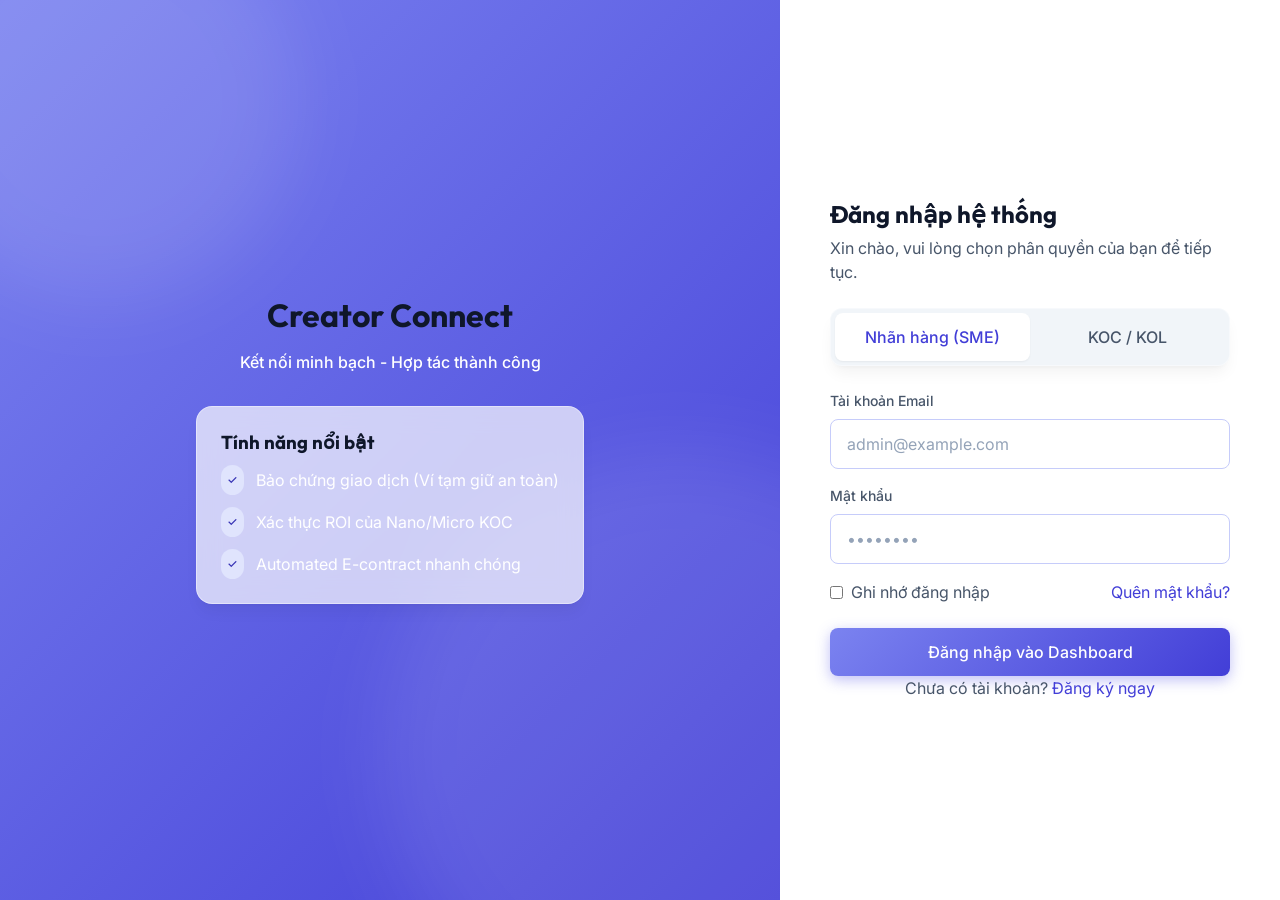
==== index.html @ de3c9b95 "Initial commit: Complete Creator Connect Prototype Hub" ====
<!DOCTYPE html>
<html lang="vi">
<head>
  <meta charset="UTF-8">
  <meta name="viewport" content="width=device-width, initial-scale=1.0">
  <title>Creator Connect | Nền tảng kết nối KOC/KOL</title>
  
  <link rel="stylesheet" href="assets/css/variables.css">
  <link rel="stylesheet" href="assets/css/global.css">
  <link rel="stylesheet" href="assets/css/components.css">
  <link rel="stylesheet" href="assets/css/layouts.css">
</head>
<body>

  <div class="auth-layout">
    <!-- Hero Section (Brand Value) -->
    <div class="auth-hero">
      <div class="text-center" style="position: relative; z-index: 10;">
        <h1 class="text-4xl mb-4 animate-fade-in" style="font-weight: 700;">Creator Connect</h1>
        <p class="text-lg fw-medium animate-fade-in" style="animation-delay: 0.2s; opacity: 0.9;">
          Kết nối minh bạch - Hợp tác thành công
        </p>
        
        <div class="glass-panel" style="margin-top: var(--space-8); padding: var(--space-6); border-radius: var(--radius-xl); text-align: left; animation-delay: 0.4s;">
          <h3 class="mb-3 text-xl">Tính năng nổi bật</h3>
          <ul style="display: flex; flex-direction: column; gap: var(--space-3);">
            <li class="d-flex align-center gap-3">
              <span class="badge badge-primary" style="padding: 6px;">✓</span> 
              Bảo chứng giao dịch (Ví tạm giữ an toàn)
            </li>
            <li class="d-flex align-center gap-3">
              <span class="badge badge-primary" style="padding: 6px;">✓</span> 
              Xác thực ROI của Nano/Micro KOC
            </li>
            <li class="d-flex align-center gap-3">
              <span class="badge badge-primary" style="padding: 6px;">✓</span> 
              Automated E-contract nhanh chóng
            </li>
          </ul>
        </div>
      </div>
    </div>

    <!-- Login Form Section -->
    <div class="auth-form-container">
      <div class="auth-form-wrapper">
        <h2 class="text-2xl mb-2">Đăng nhập hệ thống</h2>
        <p class="text-secondary mb-6">Xin chào, vui lòng chọn phân quyền của bạn để tiếp tục.</p>

        <!-- Role Selection Tabs -->
        <div class="d-flex mb-6 role-tabs glass-panel" style="padding: var(--space-1); border-radius: var(--radius-lg); background: var(--bg-surface-hover);">
          <button class="btn role-btn active" style="flex: 1; border-radius: var(--radius-md); box-shadow: var(--shadow-sm); background: var(--bg-surface); color: var(--primary-600);">Nhãn hàng (SME)</button>
          <button class="btn btn-ghost role-btn" onclick="window.location.href='koc_app.html'" style="flex: 1; border-radius: var(--radius-md);">KOC / KOL</button>
        </div>

        <form action="dashboard.html" method="GET">
          <div class="form-group">
            <label class="form-label" for="email">Tài khoản Email</label>
            <input type="email" id="email" class="form-control" placeholder="admin@example.com" required>
          </div>
          
          <div class="form-group">
            <label class="form-label" for="password">Mật khẩu</label>
            <input type="password" id="password" class="form-control" placeholder="••••••••" required>
          </div>

          <div class="d-flex justify-between align-center mb-6 mt-4">
            <label class="d-flex align-center gap-2 text-sm text-secondary cursor-pointer">
              <input type="checkbox"> Ghi nhớ đăng nhập
            </label>
            <a href="#" class="text-sm">Quên mật khẩu?</a>
          </div>

          <button type="submit" class="btn btn-primary" style="width: 100%;">
            Đăng nhập vào Dashboard
          </button>
        </form>

        <p class="text-center text-sm text-secondary mt-6">
          Chưa có tài khoản? <a href="#">Đăng ký ngay</a>
        </p>
      </div>
    </div>
  </div>

  <script src="assets/js/main.js"></script>
</body>
</html>
---- assets/css/variables.css ----
@import url('https://fonts.googleapis.com/css2?family=Outfit:wght@300;400;500;600;700&family=Inter:wght@400;500;600&display=swap');

:root {
  /* =========================================================================
     COLOR TOKENS - Indigo/Violet Modern Gradient Theme
     ========================================================================= */
  
  /* Primary Colors */
  --primary-50: #eff0fe;
  --primary-100: #e0e4fd;
  --primary-200: #c6ccfa;
  --primary-300: #a1abf6;
  --primary-400: #7b83f0;
  --primary-500: #5b5be8; /* Core Branding */
  --primary-600: #423ed7;
  --primary-700: #3632b4;
  --primary-800: #2d2a92;
  --primary-900: #272773;

  /* Accent Colors */
  --accent-500: #ec4899; /* Pink subtle accent for gradients */
  --accent-blue: #0ea5e9;

  /* Neutral Background & Surface Colors (Light Mode Default) */
  --bg-main: #f8fafc;
  --bg-surface: #ffffff;
  --bg-surface-hover: #f1f5f9;
  
  /* Text Colors */
  --text-primary: #0f172a;
  --text-secondary: #475569;
  --text-tertiary: #94a3b8;
  --text-on-primary: #ffffff;

  /* State Colors */
  --success-500: #10b981;
  --success-bg: #d1fae5;
  --warning-500: #f59e0b;
  --warning-bg: #fef3c7;
  --danger-500: #ef4444;
  --danger-bg: #fee2e2;

  /* Escrow Specific Colors */
  --escrow-color: #8b5cf6;
  --escrow-bg: #ede9fe;

  /* =========================================================================
     TYPOGRAPHY TOKENS
     ========================================================================= */
  --font-heading: 'Outfit', sans-serif;
  --font-body: 'Inter', sans-serif;

  --text-xs: 0.75rem;     /* 12px */
  --text-sm: 0.875rem;    /* 14px */
  --text-base: 1rem;      /* 16px */
  --text-md: 1.125rem;    /* 18px */
  --text-lg: 1.25rem;     /* 20px */
  --text-xl: 1.5rem;      /* 24px */
  --text-2xl: 1.875rem;   /* 30px */
  --text-3xl: 2.25rem;    /* 36px */
  --text-4xl: 3rem;       /* 48px */

  --font-weight-regular: 400;
  --font-weight-medium: 500;
  --font-weight-semibold: 600;
  --font-weight-bold: 700;

  /* =========================================================================
     SPACING & SIZING
     ========================================================================= */
  --space-1: 0.25rem;  /* 4px */
  --space-2: 0.5rem;   /* 8px */
  --space-3: 0.75rem;  /* 12px */
  --space-4: 1rem;     /* 16px */
  --space-5: 1.25rem;  /* 20px */
  --space-6: 1.5rem;   /* 24px */
  --space-8: 2rem;     /* 32px */
  --space-10: 2.5rem;  /* 40px */
  --space-12: 3rem;    /* 48px */
  --space-16: 4rem;    /* 64px */

  --radius-sm: 0.375rem; /* 6px */
  --radius-md: 0.5rem;   /* 8px */
  --radius-lg: 0.75rem;  /* 12px */
  --radius-xl: 1rem;     /* 16px */
  --radius-2xl: 1.5rem;  /* 24px */
  --radius-full: 9999px;

  /* =========================================================================
     EFFECTS & SHADOWS
     ========================================================================= */
  --shadow-sm: 0 1px 2px 0 rgb(0 0 0 / 0.05);
  --shadow-md: 0 4px 6px -1px rgb(0 0 0 / 0.05), 0 2px 4px -2px rgb(0 0 0 / 0.05);
  --shadow-lg: 0 10px 15px -3px rgb(0 0 0 / 0.05), 0 4px 6px -4px rgb(0 0 0 / 0.05);
  --shadow-xl: 0 20px 25px -5px rgb(0 0 0 / 0.1), 0 8px 10px -6px rgb(0 0 0 / 0.1);
  --shadow-primary: 0 10px 20px -5px var(--primary-300);

  /* Glassmorphism */
  --glass-bg: rgba(255, 255, 255, 0.7);
  --glass-border: rgba(255, 255, 255, 0.4);
  --glass-blur: blur(12px);

  /* Gradients */
  --gradient-primary: linear-gradient(135deg, var(--primary-400), var(--primary-600));
  --gradient-vibrant: linear-gradient(135deg, var(--primary-500), var(--accent-500));
  
  /* Transitions */
  --transition-fast: 150ms cubic-bezier(0.4, 0, 0.2, 1);
  --transition-normal: 250ms cubic-bezier(0.4, 0, 0.2, 1);
  --transition-bounce: 500ms cubic-bezier(0.34, 1.56, 0.64, 1);
}

/* Dark Mode Overrides (Optional / To be toggled by JS on body) */
body.dark-theme {
  --bg-main: #0f172a;
  --bg-surface: #1e293b;
  --bg-surface-hover: #334155;
  
  --text-primary: #f8fafc;
  --text-secondary: #cbd5e1;
  --text-tertiary: #64748b;

  --glass-bg: rgba(30, 41, 59, 0.7);
  --glass-border: rgba(255, 255, 255, 0.1);

  --shadow-md: 0 4px 6px -1px rgb(0 0 0 / 0.3);
  --shadow-lg: 0 10px 15px -3px rgb(0 0 0 / 0.3);
}
---- assets/css/global.css ----
@import url('./variables.css');

/* =========================================================================
   RESET & NORMALIZE
   ========================================================================= */
*, *::before, *::after {
  box-sizing: border-box;
  margin: 0;
  padding: 0;
}

html {
  font-size: 16px;
  scroll-behavior: smooth;
}

body {
  font-family: var(--font-body);
  color: var(--text-primary);
  background-color: var(--bg-main);
  line-height: 1.5;
  -webkit-font-smoothing: antialiased;
  -moz-osx-font-smoothing: grayscale;
  min-height: 100vh;
  display: flex;
  flex-direction: column;
}

h1, h2, h3, h4, h5, h6 {
  font-family: var(--font-heading);
  font-weight: var(--font-weight-bold);
  line-height: 1.2;
  color: var(--text-primary);
}

a {
  text-decoration: none;
  color: var(--primary-600);
  transition: color var(--transition-fast);
}

a:hover {
  color: var(--primary-700);
}

img, picture, video, canvas, svg {
  display: block;
  max-width: 100%;
}

input, button, textarea, select {
  font: inherit;
  outline: none;
  border: none;
}

ul, ol {
  list-style: none;
}

/* =========================================================================
   UTILITIES
   ========================================================================= */
.text-center { text-align: center; }
.text-left { text-align: left; }
.text-right { text-align: right; }

.font-heading { font-family: var(--font-heading); }
.font-body { font-family: var(--font-body); }

.fw-regular { font-weight: var(--font-weight-regular); }
.fw-medium { font-weight: var(--font-weight-medium); }
.fw-semibold { font-weight: var(--font-weight-semibold); }
.fw-bold { font-weight: var(--font-weight-bold); }

.text-primary { color: var(--text-primary); }
.text-secondary { color: var(--text-secondary); }
.text-tertiary { color: var(--text-tertiary); }
.text-accent { color: var(--primary-500); }
.text-success { color: var(--success-500); }

/* Spacing Helpers */
.mb-1 { margin-bottom: var(--space-1); }
.mb-2 { margin-bottom: var(--space-2); }
.mb-3 { margin-bottom: var(--space-3); }
.mb-4 { margin-bottom: var(--space-4); }
.mb-6 { margin-bottom: var(--space-6); }
.mb-8 { margin-bottom: var(--space-8); }

.mt-2 { margin-top: var(--space-2); }
.mt-4 { margin-top: var(--space-4); }

.gap-2 { gap: var(--space-2); }
.gap-3 { gap: var(--space-3); }
.gap-4 { gap: var(--space-4); }

/* Flexbox Helpers */
.d-flex { display: flex; }
.flex-column { flex-direction: column; }
.align-center { align-items: center; }
.justify-center { justify-content: center; }
.justify-between { justify-content: space-between; }
.justify-end { justify-content: flex-end; }

/* Effects */
.glass-panel {
  background: var(--glass-bg);
  backdrop-filter: var(--glass-blur);
  -webkit-backdrop-filter: var(--glass-blur);
  border: 1px solid var(--glass-border);
  box-shadow: var(--shadow-lg);
}

.gradient-text {
  background: var(--gradient-vibrant);
  -webkit-background-clip: text;
  -webkit-text-fill-color: transparent;
  background-clip: text;
  color: transparent;
  display: inline-block;
}

/* Animations */
@keyframes fadeIn {
  from { opacity: 0; transform: translateY(10px); }
  to { opacity: 1; transform: translateY(0); }
}

.animate-fade-in {
  animation: fadeIn 0.6s var(--transition-normal) forwards;
}
---- assets/css/components.css ----
/* =========================================================================
   BUTTONS
   ========================================================================= */
.btn {
  display: inline-flex;
  align-items: center;
  justify-content: center;
  font-family: var(--font-body);
  font-weight: var(--font-weight-medium);
  font-size: var(--text-base);
  padding: var(--space-3) var(--space-6);
  border-radius: var(--radius-md);
  cursor: pointer;
  transition: all var(--transition-normal);
  text-decoration: none;
  gap: var(--space-2);
}

.btn:active {
  transform: scale(0.98);
}

.btn-primary {
  background: var(--gradient-primary);
  color: var(--text-on-primary);
  box-shadow: 0 4px 14px 0 rgba(91, 91, 232, 0.39);
  border: border: 1px solid transparent;
}

.btn-primary:hover {
  box-shadow: 0 6px 20px rgba(91, 91, 232, 0.23);
  transform: translateY(-2px);
  color: var(--text-on-primary);
}

.btn-outline {
  background: transparent;
  color: var(--primary-600);
  border: 1px solid var(--primary-300);
}

.btn-outline:hover {
  background: var(--primary-50);
  border-color: var(--primary-500);
}

.btn-ghost {
  background: transparent;
  color: var(--text-secondary);
}

.btn-ghost:hover {
  background: var(--bg-surface-hover);
  color: var(--primary-600);
}

.btn-sm {
  padding: var(--space-2) var(--space-4);
  font-size: var(--text-sm);
}

/* =========================================================================
   CARDS
   ========================================================================= */
.card {
  background-color: var(--bg-surface);
  border-radius: var(--radius-xl);
  box-shadow: var(--shadow-sm);
  border: 1px solid var(--primary-100);
  overflow: hidden;
  transition: box-shadow var(--transition-normal), transform var(--transition-normal);
}

.card:hover {
  box-shadow: var(--shadow-md);
  transform: translateY(-4px);
}

.card-header, .card-body, .card-footer {
  padding: var(--space-5);
}

.card-header {
  border-bottom: 1px solid var(--primary-50);
}

.card-footer {
  border-top: 1px solid var(--primary-50);
  background-color: var(--bg-main);
}

/* =========================================================================
   INPUTS & FORMS
   ========================================================================= */
.form-group {
  margin-bottom: var(--space-4);
  display: flex;
  flex-direction: column;
  gap: var(--space-2);
}

.form-label {
  font-size: var(--text-sm);
  font-weight: var(--font-weight-medium);
  color: var(--text-secondary);
}

.form-control {
  width: 100%;
  padding: var(--space-3) var(--space-4);
  border-radius: var(--radius-md);
  border: 1px solid var(--primary-200);
  background-color: var(--bg-surface);
  color: var(--text-primary);
  font-size: var(--text-base);
  transition: all var(--transition-fast);
}

.form-control:focus {
  border-color: var(--primary-500);
  box-shadow: 0 0 0 3px var(--primary-100);
  outline: none;
}

.form-control::placeholder {
  color: var(--text-tertiary);
}

/* =========================================================================
   BADGES (For Status & Tags)
   ========================================================================= */
.badge {
  display: inline-flex;
  align-items: center;
  padding: 0.25rem 0.75rem;
  font-size: var(--text-xs);
  font-weight: var(--font-weight-medium);
  border-radius: var(--radius-full);
}

.badge-primary {
  background-color: var(--primary-100);
  color: var(--primary-700);
}

.badge-success {
  background-color: var(--success-bg);
  color: var(--success-500);
}

.badge-warning {
  background-color: var(--warning-bg);
  color: var(--warning-500);
}

.badge-escrow {
  background-color: var(--escrow-bg);
  color: var(--escrow-color);
  border: 1px dashed var(--escrow-color);
}

/* =========================================================================
   AVATARS
   ========================================================================= */
.avatar {
  width: 48px;
  height: 48px;
  border-radius: 50%;
  object-fit: cover;
  border: 2px solid var(--bg-surface);
}

.avatar-sm { width: 32px; height: 32px; }
.avatar-lg { width: 64px; height: 64px; }
.avatar-xl { width: 120px; height: 120px; }

/* =========================================================================
   CUSTOM KOC CARD (Marketplace)
   ========================================================================= */
.koc-card {
  display: flex;
  flex-direction: column;
}

.koc-card .koc-cover {
  height: 120px;
  background: var(--gradient-primary);
  position: relative;
}

.koc-card .koc-avatar-wrapper {
  position: absolute;
  bottom: -32px;
  left: var(--space-5);
}

.koc-card .koc-avatar-wrapper .avatar {
  border: 4px solid var(--bg-surface);
  box-shadow: var(--shadow-sm);
}

.koc-card .koc-info {
  padding: var(--space-5);
  padding-top: calc(32px + var(--space-4));
  flex-grow: 1;
}

.koc-card .koc-stats {
  display: flex;
  gap: var(--space-4);
  margin-top: var(--space-3);
  padding-top: var(--space-3);
  border-top: 1px dashed var(--primary-100);
}

.stat-item {
  display: flex;
  flex-direction: column;
}

.stat-value {
  font-weight: var(--font-weight-bold);
  font-size: var(--text-md);
  color: var(--text-primary);
}

.stat-label {
  font-size: var(--text-xs);
  color: var(--text-tertiary);
}

/* =========================================================================
   MODALS
   ========================================================================= */
.modal-overlay {
  position: fixed;
  top: 0;
  left: 0;
  right: 0;
  bottom: 0;
  background: rgba(15, 23, 42, 0.6);
  backdrop-filter: blur(4px);
  display: flex;
  align-items: center;
  justify-content: center;
  z-index: 1000;
  opacity: 0;
  visibility: hidden;
  transition: all var(--transition-normal);
}

.modal-overlay.active {
  opacity: 1;
  visibility: visible;
}

.modal {
  background: var(--bg-surface);
  border-radius: var(--radius-2xl);
  width: 90%;
  max-width: 600px;
  max-height: 90vh;
  overflow-y: auto;
  box-shadow: var(--shadow-xl);
  transform: translateY(20px);
  transition: transform var(--transition-normal);
}

.modal-overlay.active .modal {
  transform: translateY(0);
}

.modal-header {
  padding: var(--space-5) var(--space-6);
  border-bottom: 1px solid var(--primary-50);
  display: flex;
  justify-content: space-between;
  align-items: center;
  position: sticky;
  top: 0;
  background: var(--bg-surface);
  z-index: 10;
}

.modal-body {
  padding: var(--space-6);
}

.modal-footer {
  padding: var(--space-5) var(--space-6);
  border-top: 1px solid var(--primary-50);
  display: flex;
  justify-content: flex-end;
  gap: var(--space-3);
  position: sticky;
  bottom: 0;
  background: var(--bg-surface);
  z-index: 10;
}

/* =========================================================================
   TABLES
   ========================================================================= */
.table-wrapper {
  overflow-x: auto;
}

.table {
  width: 100%;
  border-collapse: collapse;
}

.table th, .table td {
  padding: var(--space-4) var(--space-5);
  text-align: left;
  border-bottom: 1px solid var(--primary-50);
}

.table th {
  font-weight: var(--font-weight-medium);
  color: var(--text-secondary);
  background: var(--bg-surface-hover);
  font-size: var(--text-sm);
}

.table tbody tr {
  transition: background var(--transition-fast);
}

.table tbody tr:hover {
  background: var(--bg-surface-hover);
}

/* =========================================================================
   TOAST NOTIFICATIONS
   ========================================================================= */
.toast-container {
  position: fixed;
  bottom: var(--space-6);
  right: var(--space-6);
  z-index: 9999;
  display: flex;
  flex-direction: column;
  gap: var(--space-3);
  pointer-events: none;
}

.toast {
  background: var(--bg-surface);
  border-left: 4px solid var(--primary-500);
  box-shadow: var(--shadow-lg);
  padding: var(--space-3) var(--space-5);
  border-radius: var(--radius-md);
  min-width: 280px;
  max-width: 350px;
  display: flex;
  align-items: center;
  gap: var(--space-3);
  transform: translateX(120%);
  opacity: 0;
  animation: slideInToast 0.4s cubic-bezier(0.175, 0.885, 0.32, 1.275) forwards;
  pointer-events: auto;
}

.toast.success { border-left-color: var(--success-500); }
.toast.warning { border-left-color: var(--warning-500); }
.toast.error { border-left-color: var(--danger-500); }

.toast-icon {
  font-size: 20px;
}

.toast.success .toast-icon { color: var(--success-500); }
.toast.warning .toast-icon { color: var(--warning-500); }
.toast.error .toast-icon { color: var(--danger-500); }

.toast-conent { flex: 1; }
.toast-title { font-weight: var(--font-weight-bold); font-size: var(--text-sm); margin-bottom: 2px;}
.toast-message { font-size: var(--text-xs); color: var(--text-secondary); }

.toast.hiding {
  animation: fadeOutToast 0.3s ease forwards;
}

@keyframes slideInToast {
  0% { transform: translateX(120%); opacity: 0; }
  100% { transform: translateX(0); opacity: 1; }
}

@keyframes fadeOutToast {
  0% { transform: translateX(0); opacity: 1; }
  100% { transform: translateX(100%); opacity: 0; }
}
---- assets/css/layouts.css ----
/* =========================================================================
   LAYOUT UTILITIES
   ========================================================================= */
.container {
  width: 100%;
  max-width: 1280px;
  margin: 0 auto;
  padding: 0 var(--space-4);
}

/* =========================================================================
   SPLIT SCREEN LAYOUT (Login/Register)
   ========================================================================= */
.auth-layout {
  display: flex;
  min-height: 100vh;
}

.auth-hero {
  flex: 1;
  background: var(--gradient-primary);
  display: flex;
  align-items: center;
  justify-content: center;
  position: relative;
  overflow: hidden;
  color: var(--text-on-primary);
}

/* Abstract shapes for auth background */
.auth-hero::before, .auth-hero::after {
  content: '';
  position: absolute;
  border-radius: 50%;
  background: rgba(255, 255, 255, 0.1);
  filter: blur(40px);
}
.auth-hero::before { width: 400px; height: 400px; top: -100px; left: -100px; }
.auth-hero::after { width: 600px; height: 600px; bottom: -150px; right: -200px; }

.auth-form-container {
  flex: 1;
  max-width: 500px;
  background-color: var(--bg-surface);
  display: flex;
  align-items: center;
  justify-content: center;
  padding: var(--space-8);
}

.auth-form-wrapper {
  width: 100%;
  max-width: 400px;
}

/* =========================================================================
   DASHBOARD LAYOUT (Sidebar + Header + Main)
   ========================================================================= */
.dashboard-layout {
  display: flex;
  height: 100vh;
  overflow: hidden;
  background-color: var(--bg-main);
}

.sidebar {
  width: 280px;
  background-color: var(--bg-surface);
  border-right: 1px solid var(--primary-100);
  display: flex;
  flex-direction: column;
  transition: transform var(--transition-normal);
  z-index: 100;
}

.sidebar-header {
  padding: var(--space-5) var(--space-6);
  border-bottom: 1px solid var(--primary-50);
}

.sidebar-menu {
  padding: var(--space-4) 0;
  flex-grow: 1;
  overflow-y: auto;
}

.menu-item {
  display: flex;
  align-items: center;
  gap: var(--space-3);
  padding: var(--space-3) var(--space-6);
  color: var(--text-secondary);
  text-decoration: none;
  font-weight: var(--font-weight-medium);
  transition: all var(--transition-fast);
  border-left: 3px solid transparent;
}

.menu-item:hover {
  background-color: var(--bg-surface-hover);
  color: var(--primary-600);
}

.menu-item.active {
  background-color: var(--primary-50);
  color: var(--primary-600);
  border-left-color: var(--primary-500);
}

.main-content {
  flex-grow: 1;
  display: flex;
  flex-direction: column;
  overflow: hidden;
}

.top-header {
  height: 72px;
  background-color: var(--bg-surface);
  border-bottom: 1px solid var(--primary-100);
  display: flex;
  align-items: center;
  justify-content: space-between;
  padding: 0 var(--space-6);
}

.content-area {
  flex-grow: 1;
  padding: var(--space-6) var(--space-8);
  overflow-y: auto;
}

/* =========================================================================
   MARKETPLACE GRID (Search)
   ========================================================================= */
.marketplace-layout {
  display: grid;
  grid-template-columns: 280px 1fr;
  gap: var(--space-8);
  align-items: start;
}

.filters-sidebar {
  background: var(--bg-surface);
  padding: var(--space-5);
  border-radius: var(--radius-xl);
  border: 1px solid var(--primary-100);
  position: sticky;
  top: var(--space-6);
}

.koc-grid {
  display: grid;
  grid-template-columns: repeat(auto-fill, minmax(280px, 1fr));
  gap: var(--space-6);
}

/* =========================================================================
   CHAT & MESSAGES LAYOUT
   ========================================================================= */
.chat-layout {
  display: flex;
  height: calc(100vh - 72px - 64px); /* Full height minus header & padding */
  background: var(--bg-surface);
  border-radius: var(--radius-xl);
  border: 1px solid var(--primary-100);
  overflow: hidden;
  box-shadow: var(--shadow-sm);
}

.chat-sidebar {
  width: 320px;
  border-right: 1px solid var(--primary-100);
  display: flex;
  flex-direction: column;
}

.chat-sidebar-header {
  padding: var(--space-4);
  border-bottom: 1px solid var(--primary-50);
}

.chat-list {
  flex-grow: 1;
  overflow-y: auto;
}

.chat-contact {
  padding: var(--space-4);
  display: flex;
  gap: var(--space-3);
  border-bottom: 1px solid var(--primary-50);
  cursor: pointer;
  transition: background var(--transition-fast);
}

.chat-contact:hover, .chat-contact.active {
  background: var(--bg-surface-hover);
}

.chat-main {
  flex-grow: 1;
  display: flex;
  flex-direction: column;
  background: var(--bg-main);
}

.chat-header {
  padding: var(--space-4) var(--space-6);
  border-bottom: 1px solid var(--primary-100);
  background: var(--bg-surface);
  display: flex;
  justify-content: space-between;
  align-items: center;
}

.chat-messages {
  flex-grow: 1;
  padding: var(--space-6);
  overflow-y: auto;
  display: flex;
  flex-direction: column;
  gap: var(--space-4);
}

.message {
  max-width: 70%;
  display: flex;
  flex-direction: column;
}

.message.sent {
  align-self: flex-end;
}

.message.received {
  align-self: flex-start;
}

.message-bubble {
  padding: var(--space-3) var(--space-4);
  border-radius: var(--radius-lg);
  font-size: var(--text-sm);
}

.message.sent .message-bubble {
  background: var(--primary-500);
  color: white;
  border-bottom-right-radius: 4px;
}

.message.received .message-bubble {
  background: var(--bg-surface);
  border: 1px solid var(--primary-100);
  border-bottom-left-radius: 4px;
}

.chat-input-area {
  padding: var(--space-4);
  background: var(--bg-surface);
  border-top: 1px solid var(--primary-100);
  display: flex;
  gap: var(--space-3);
}

/* E-Contract Block inside Chat */
.e-contract-block {
  background: var(--bg-surface);
  border: 1px solid var(--escrow-color);
  border-radius: var(--radius-lg);
  padding: var(--space-5);
  margin-top: var(--space-4);
  box-shadow: var(--shadow-sm);
  width: 100%;
}


/* =========================================================================
   RESPONSIVE QUERIES
   ========================================================================= */
@media (max-width: 1024px) {
  .marketplace-layout {
    grid-template-columns: 1fr;
  }
  .filters-sidebar {
    position: static;
  }
}

@media (max-width: 768px) {
  .auth-layout {
    flex-direction: column;
  }
  .auth-hero {
    min-height: 200px;
    flex: none;
  }
  .auth-form-container {
    max-width: 100%;
    padding: var(--space-4);
  }
  .dashboard-layout {
    flex-direction: column;
  }
  .sidebar {
    width: 100%;
    height: auto;
    border-right: none;
    border-bottom: 1px solid var(--primary-100);
  }
  .content-area {
    padding: var(--space-4);
  }
}
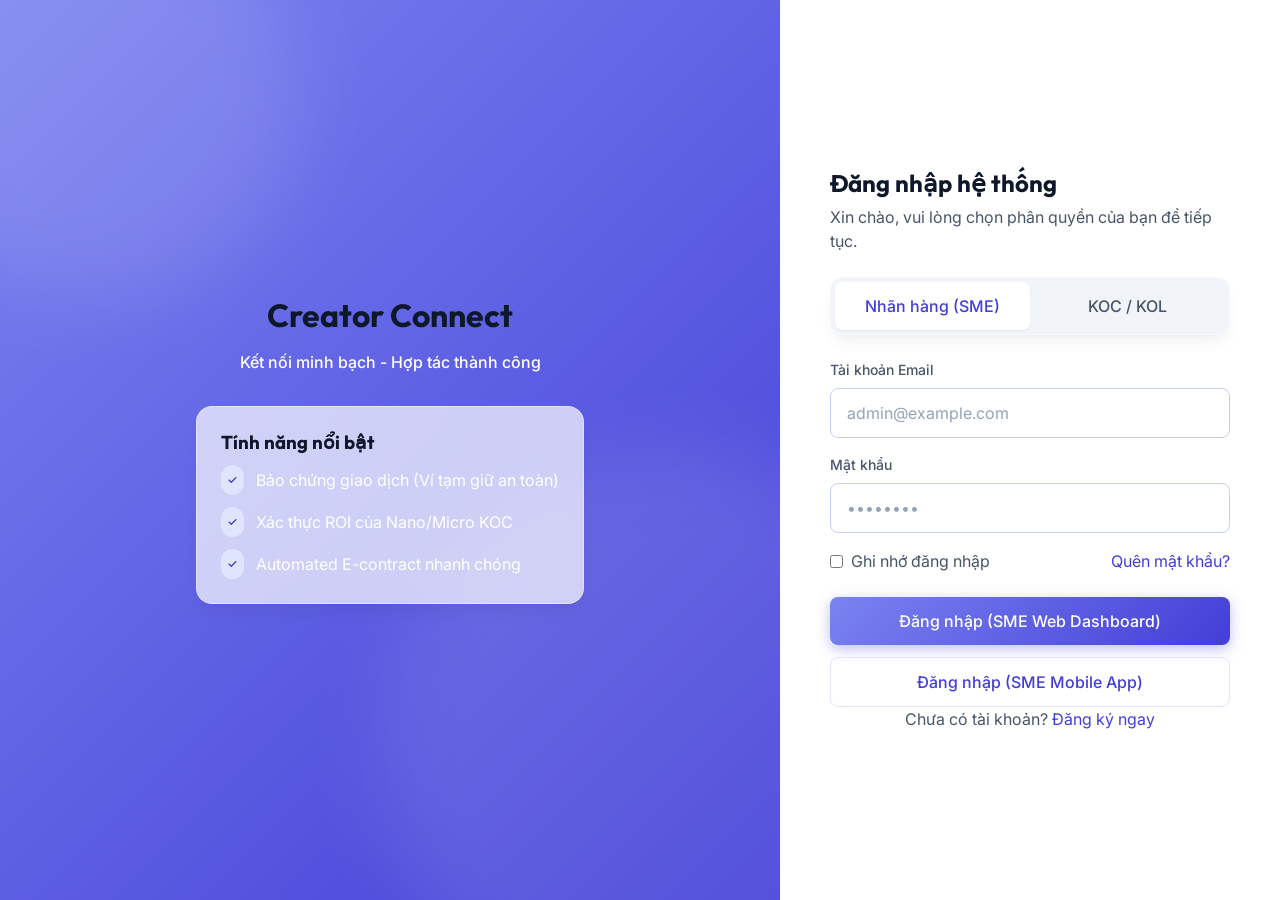
==== commit c9de56c5: "Add SME Mobile App UI" ====
--- a/index.html
+++ b/index.html
@@ -71,9 +71,10 @@
             <a href="#" class="text-sm">Quên mật khẩu?</a>
           </div>
 
-          <button type="submit" class="btn btn-primary" style="width: 100%;">
-            Đăng nhập vào Dashboard
-          </button>
+          <div class="d-flex flex-column gap-3 mt-4">
+             <button type="submit" class="btn btn-primary" style="width: 100%;">Đăng nhập (SME Web Dashboard)</button>
+             <button type="button" class="btn btn-outline" style="width: 100%; border: 1px solid var(--primary-100);" onclick="window.location.href='sme_app.html'">Đăng nhập (SME Mobile App)</button>
+          </div>
         </form>
 
         <p class="text-center text-sm text-secondary mt-6">
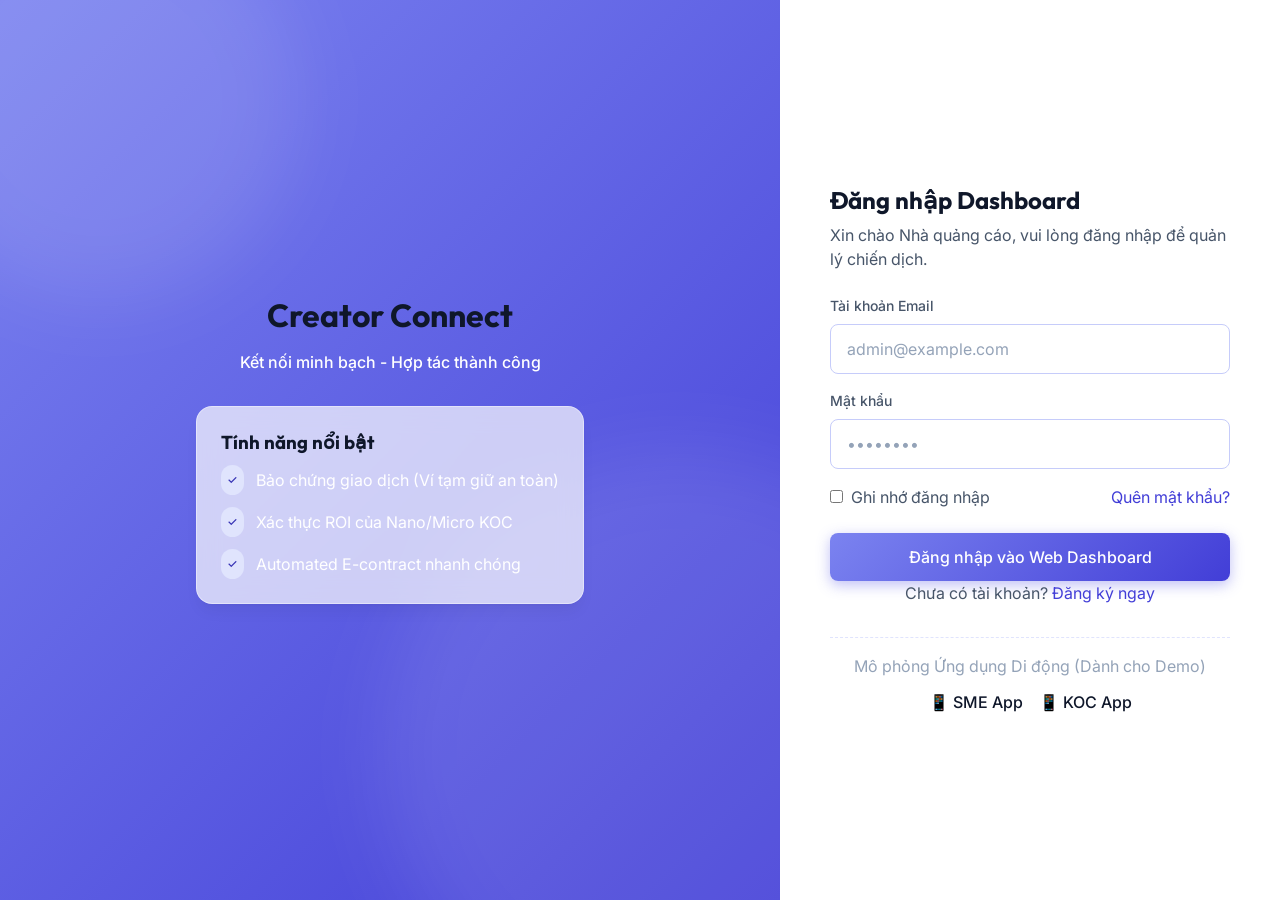
==== commit d7e86c96: "Update UI/UX for SME app, KOC app, and landing page" ====
--- a/index.html
+++ b/index.html
@@ -44,14 +44,8 @@
     <!-- Login Form Section -->
     <div class="auth-form-container">
       <div class="auth-form-wrapper">
-        <h2 class="text-2xl mb-2">Đăng nhập hệ thống</h2>
-        <p class="text-secondary mb-6">Xin chào, vui lòng chọn phân quyền của bạn để tiếp tục.</p>
-
-        <!-- Role Selection Tabs -->
-        <div class="d-flex mb-6 role-tabs glass-panel" style="padding: var(--space-1); border-radius: var(--radius-lg); background: var(--bg-surface-hover);">
-          <button class="btn role-btn active" style="flex: 1; border-radius: var(--radius-md); box-shadow: var(--shadow-sm); background: var(--bg-surface); color: var(--primary-600);">Nhãn hàng (SME)</button>
-          <button class="btn btn-ghost role-btn" onclick="window.location.href='koc_app.html'" style="flex: 1; border-radius: var(--radius-md);">KOC / KOL</button>
-        </div>
+        <h2 class="text-2xl mb-2">Đăng nhập Dashboard</h2>
+        <p class="text-secondary mb-6">Xin chào Nhà quảng cáo, vui lòng đăng nhập để quản lý chiến dịch.</p>
 
         <form action="dashboard.html" method="GET">
           <div class="form-group">
@@ -72,14 +66,22 @@
           </div>
 
           <div class="d-flex flex-column gap-3 mt-4">
-             <button type="submit" class="btn btn-primary" style="width: 100%;">Đăng nhập (SME Web Dashboard)</button>
-             <button type="button" class="btn btn-outline" style="width: 100%; border: 1px solid var(--primary-100);" onclick="window.location.href='sme_app.html'">Đăng nhập (SME Mobile App)</button>
+             <button type="submit" class="btn btn-primary" style="width: 100%;">Đăng nhập vào Web Dashboard</button>
           </div>
         </form>
 
         <p class="text-center text-sm text-secondary mt-6">
           Chưa có tài khoản? <a href="#">Đăng ký ngay</a>
         </p>
+
+        <!-- Ecosystem Portal Links -->
+        <div style="margin-top: var(--space-8); padding-top: var(--space-4); border-top: 1px dashed var(--primary-100);">
+          <p class="text-center text-xs text-tertiary mb-3">Mô phỏng Ứng dụng Di động (Dành cho Demo)</p>
+          <div class="d-flex justify-center gap-4">
+            <a href="sme_app.html" class="text-sm fw-medium text-primary d-flex align-center gap-1">📱 SME App</a>
+            <a href="koc_app.html" class="text-sm fw-medium text-primary d-flex align-center gap-1">📱 KOC App</a>
+          </div>
+        </div>
       </div>
     </div>
   </div>
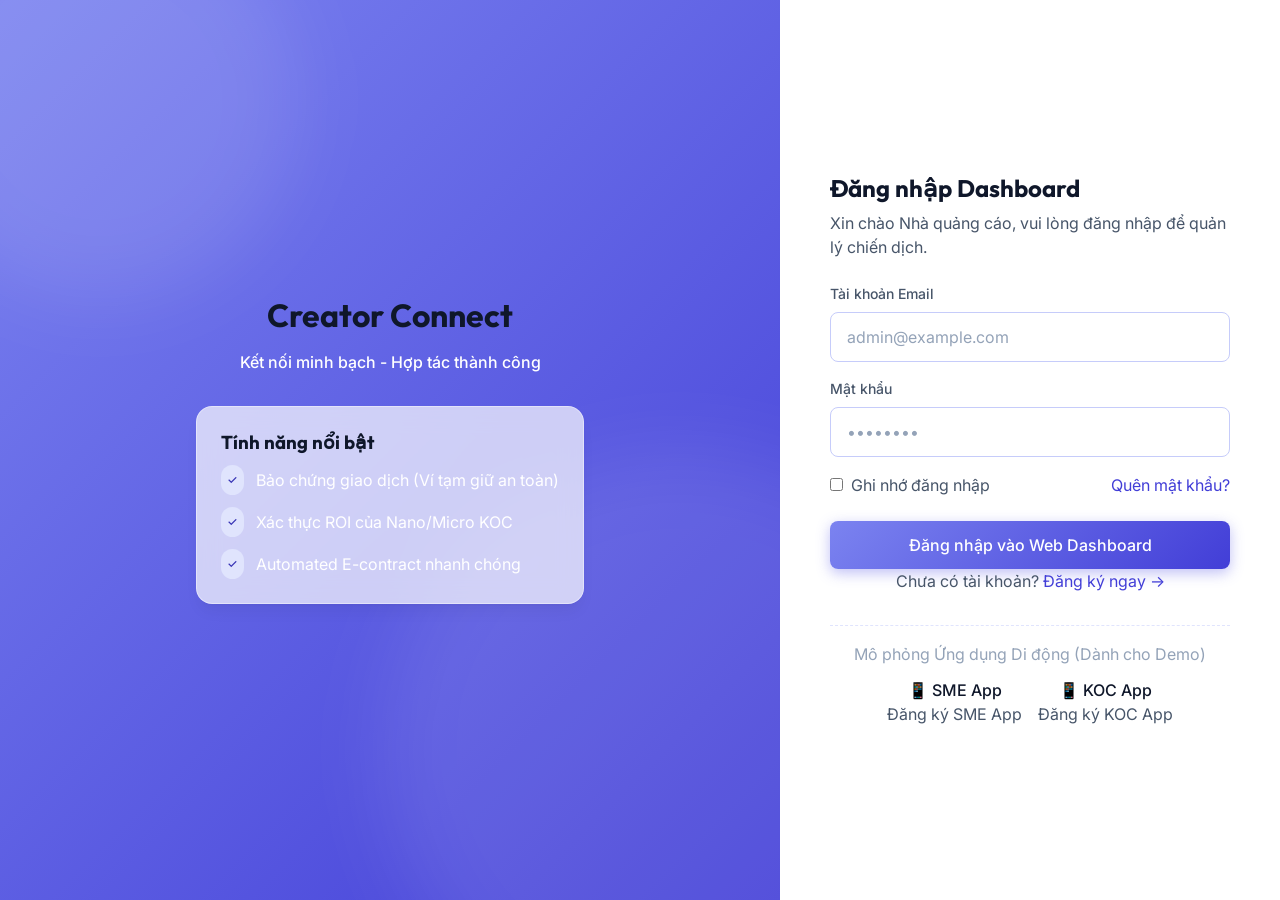
==== commit e0fa503d: "feat: add registration pages and sync login flows for all apps" ====
--- a/index.html
+++ b/index.html
@@ -71,15 +71,21 @@
         </form>
 
         <p class="text-center text-sm text-secondary mt-6">
-          Chưa có tài khoản? <a href="#">Đăng ký ngay</a>
+          Chưa có tài khoản? <a href="register_sme_web.html">Đăng ký ngay &rarr;</a>
         </p>
 
         <!-- Ecosystem Portal Links -->
         <div style="margin-top: var(--space-8); padding-top: var(--space-4); border-top: 1px dashed var(--primary-100);">
           <p class="text-center text-xs text-tertiary mb-3">Mô phỏng Ứng dụng Di động (Dành cho Demo)</p>
           <div class="d-flex justify-center gap-4">
-            <a href="sme_app.html" class="text-sm fw-medium text-primary d-flex align-center gap-1">📱 SME App</a>
-            <a href="koc_app.html" class="text-sm fw-medium text-primary d-flex align-center gap-1">📱 KOC App</a>
+            <div class="d-flex flex-column align-center gap-1">
+              <a href="sme_app.html" class="text-sm fw-medium text-primary d-flex align-center gap-1">📱 SME App</a>
+              <a href="register_sme_app.html" class="text-xs text-secondary">Đăng ký SME App</a>
+            </div>
+            <div class="d-flex flex-column align-center gap-1">
+              <a href="koc_app.html" class="text-sm fw-medium text-primary d-flex align-center gap-1">📱 KOC App</a>
+              <a href="register_koc_app.html" class="text-xs text-secondary">Đăng ký KOC App</a>
+            </div>
           </div>
         </div>
       </div>
--- a/assets/css/global.css
+++ b/assets/css/global.css
@@ -95,12 +95,12 @@
 .gap-4 { gap: var(--space-4); }
 
 /* Flexbox Helpers */
-.d-flex { display: flex; }
-.flex-column { flex-direction: column; }
-.align-center { align-items: center; }
-.justify-center { justify-content: center; }
-.justify-between { justify-content: space-between; }
-.justify-end { justify-content: flex-end; }
+.d-flex { display: flex !important; }
+.flex-column { flex-direction: column !important; }
+.align-center { align-items: center !important; }
+.justify-center { justify-content: center !important; }
+.justify-between { justify-content: space-between !important; }
+.justify-end { justify-content: flex-end !important; }
 
 /* Effects */
 .glass-panel {
--- a/assets/css/layouts.css
+++ b/assets/css/layouts.css
@@ -65,6 +65,7 @@
 
 .sidebar {
   width: 280px;
+  flex-shrink: 0;
   background-color: var(--bg-surface);
   border-right: 1px solid var(--primary-100);
   display: flex;
@@ -79,6 +80,9 @@
 }
 
 .sidebar-menu {
+  display: flex;
+  flex-direction: column;
+  align-items: stretch;
   padding: var(--space-4) 0;
   flex-grow: 1;
   overflow-y: auto;
@@ -87,6 +91,7 @@
 .menu-item {
   display: flex;
   align-items: center;
+  justify-content: flex-start;
   gap: var(--space-3);
   padding: var(--space-3) var(--space-6);
   color: var(--text-secondary);
@@ -116,6 +121,8 @@
 
 .top-header {
   height: 72px;
+  min-height: 72px;
+  flex-shrink: 0;
   background-color: var(--bg-surface);
   border-bottom: 1px solid var(--primary-100);
   display: flex;
